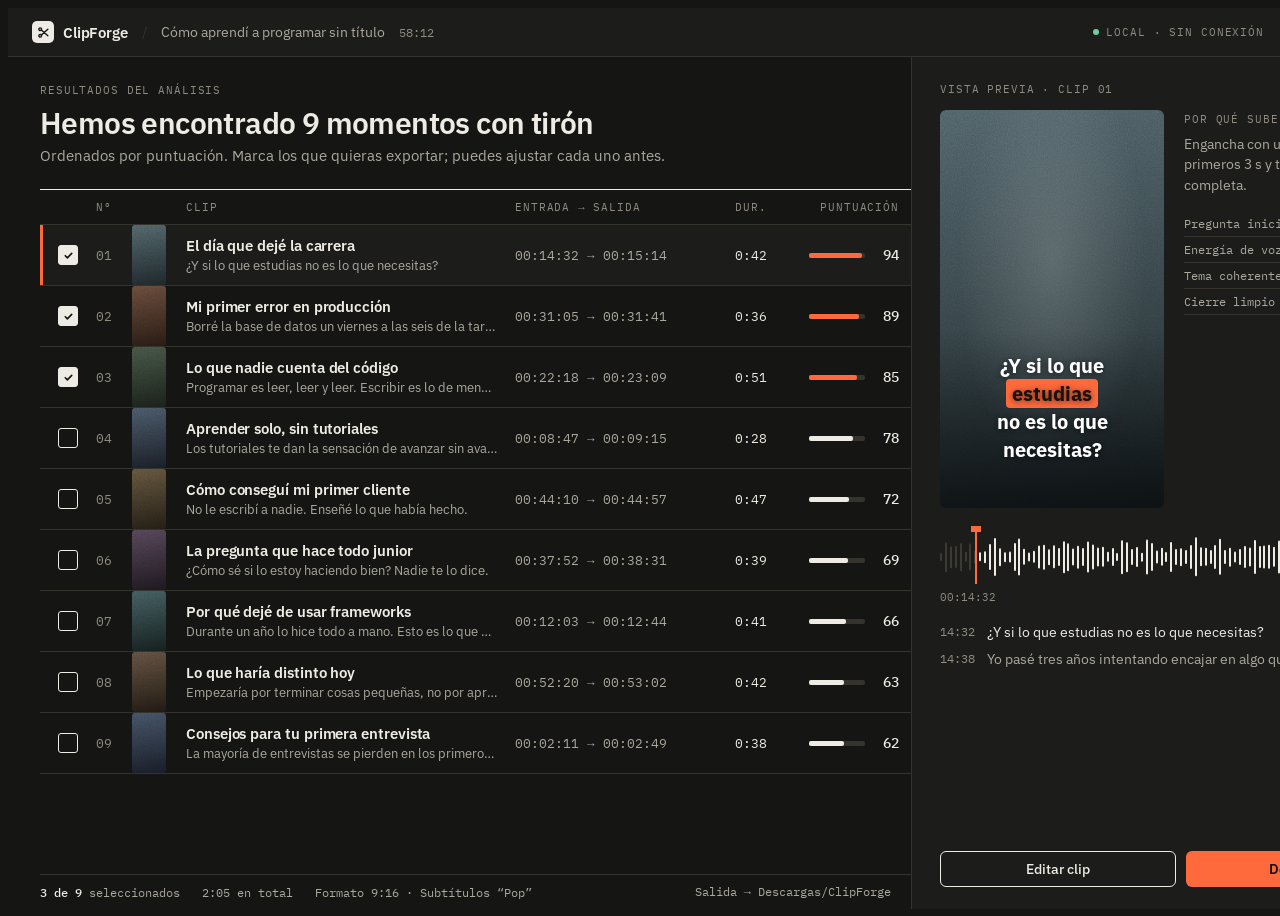
==== design/reference/referencia-resultados-oscuro.html @ 5b1522f3 "feat(design): tokens (light/dark), components, contrast check and Resultados screen Rebuilt from the" ====
<!doctype html><html lang="es"><head><meta charset="utf-8"><link rel="stylesheet" href="fonts.css">
<style>
:root{--bg:#151513;--panel:#1C1C1A;--line:#34332E;--ink:#EDEBE4;--ink2:#ABA89E;--ink3:#8F8C82;--acc:#FF6A3D;--ok:#6FCF9F}
body{width:1440px;height:900px;overflow:hidden;background:var(--bg);color:var(--ink);font-family:'IBM Plex Sans',sans-serif;position:relative;font-size:14px}
.m{font-family:'IBM Plex Mono',monospace;font-variant-numeric:tabular-nums}
.top{height:48px;display:flex;align-items:center;justify-content:space-between;padding:0 24px;border-bottom:1px solid var(--line);background:var(--panel)}
.lab{font-family:'IBM Plex Mono',monospace;font-size:11px;letter-spacing:.08em;text-transform:uppercase;color:var(--ink3)}
.row{display:flex;align-items:center;height:60px;border-bottom:1px solid var(--line);padding:0 12px 0 0;position:relative}
.row.act{background:var(--panel)}
.row.act::before{content:'';position:absolute;left:0;top:0;bottom:0;width:3px;background:var(--acc)}
.cb{width:18px;height:18px;border:1.5px solid var(--ink);border-radius:3px;display:flex;align-items:center;justify-content:center;flex:none}
.cb.on{background:var(--ink)}
.thumb{width:34px;height:60px;position:relative;flex:none;overflow:hidden;border-radius:3px}
.thumb::after{content:'';position:absolute;inset:0;opacity:.5;mix-blend-mode:overlay;background-image:url("data:image/svg+xml;utf8,<svg xmlns='http://www.w3.org/2000/svg' width='120' height='120'><filter id='n'><feTurbulence type='fractalNoise' baseFrequency='.9' numOctaves='2' stitchTiles='stitch'/><feColorMatrix values='0 0 0 0 1 0 0 0 0 1 0 0 0 0 1 0 0 0 .6 0'/></filter><rect width='100%' height='100%' filter='url(%23n)'/></svg>")}
.btn{border-radius:6px;padding:8px 14px;font-size:13.5px;font-weight:500;font-family:inherit}
</style></head><body>
<header class="top">
<div style="display:flex;align-items:center;gap:14px"><div style="display:flex;align-items:center;gap:9px"><div style="width:22px;height:22px;background:var(--ink);border-radius:5px;display:flex;align-items:center;justify-content:center"><svg width="13" height="13" viewBox="0 0 24 24" fill="none" stroke="#151513" stroke-width="2.6" stroke-linecap="round" stroke-linejoin="round"><circle cx="6" cy="6" r="2.5"/><circle cx="6" cy="18" r="2.5"/><path d="M8 7.5L20 18M8 16.5L20 6"/></svg></div><b style="font-weight:600;font-size:15px;letter-spacing:-.01em">ClipForge</b></div>
<span style="color:var(--line)">/</span><span style="color:var(--ink2)">Cómo aprendí a programar sin título</span><span class="m" style="color:var(--ink3);font-size:12px">58:12</span></div>
<div style="display:flex;align-items:center;gap:18px"><span class="lab" style="display:flex;align-items:center;gap:7px"><span style="width:6px;height:6px;border-radius:99px;background:var(--ok)"></span>Local · sin conexión</span>
<button class="btn" style="border:0;background:var(--ink);color:#151513">Renderizar 3 clips</button></div>
</header>
<div style="display:flex;height:852px">
<section style="flex:1;min-width:0;padding:26px 0 0 32px;position:relative">
<div class="lab">Resultados del análisis</div>
<h1 style="margin:6px 0 4px;font-size:30px;font-weight:600;letter-spacing:-.02em">Hemos encontrado 9 momentos con tirón</h1>
<p style="margin:0;color:var(--ink2);font-size:14.5px">Ordenados por puntuación. Marca los que quieras exportar; puedes ajustar cada uno antes.</p>
<div style="margin-top:24px;border-top:1px solid var(--ink)">
<div class="lab" style="display:flex;align-items:center;height:34px;border-bottom:1px solid var(--line);padding-right:12px"><span style="width:56px"></span><span style="width:36px">Nº</span><span style="width:54px"></span><span style="flex:1">Clip</span><span style="width:200px">Entrada → salida</span><span style="width:52px;text-align:right">Dur.</span><span style="width:132px;text-align:right">Puntuación</span></div>
<div id="rows"></div></div>
<div class="m" style="position:absolute;left:32px;right:0;bottom:0;height:34px;display:flex;align-items:center;gap:22px;font-size:12px;color:var(--ink2);border-top:1px solid var(--line)"><span><b style="color:var(--ink);font-weight:500">3 de 9</b> seleccionados</span><span>2:05 en total</span><span>Formato 9:16 · Subtítulos “Pop”</span><span style="margin-left:auto;padding-right:20px">Salida → Descargas/ClipForge</span></div>
</section>
<aside style="width:480px;flex:none;background:var(--panel);border-left:1px solid var(--line);padding:24px 28px 0;position:relative">
<div style="display:flex;justify-content:space-between;align-items:baseline"><span class="lab">Vista previa · Clip 01</span><span class="m" style="font-size:12px;color:var(--ink3)">0:42</span></div>
<div style="display:flex;gap:20px;margin-top:14px">
<div class="thumb" id="pv" style="width:224px;height:398px;border-radius:6px;flex:none;background:linear-gradient(170deg,#4a5b60,#1b2326)">
<div style="position:absolute;inset:0;background:radial-gradient(ellipse at 50% 38%,rgba(255,255,255,.16),transparent 60%);z-index:1"></div>
<div style="position:absolute;left:0;right:0;bottom:0;height:45%;background:linear-gradient(to top,rgba(0,0,0,.55),transparent);z-index:1"></div>
<div style="position:absolute;z-index:2;left:14px;right:14px;bottom:44px;text-align:center;font-weight:700;font-size:20px;line-height:1.4;color:#fff;text-shadow:0 1px 6px rgba(0,0,0,.6)">¿Y si lo que <span style="background:var(--acc);color:#17120F;padding:1px 6px;border-radius:4px">estudias</span><br>no es lo que necesitas?</div></div>
<div style="padding-top:2px"><div class="lab" style="margin-bottom:8px">Por qué sube</div>
<div style="font-size:13.5px;line-height:1.5;color:var(--ink2)">Engancha con una pregunta en los primeros 3 s y termina con una idea completa.</div>
<div class="m" style="margin-top:16px;font-size:12px;color:var(--ink2)"><div style="display:flex;justify-content:space-between;padding:5px 0;border-bottom:1px solid var(--line)"><span>Pregunta inicial</span><b style="color:var(--ink);font-weight:500">+18</b></div><div style="display:flex;justify-content:space-between;padding:5px 0;border-bottom:1px solid var(--line)"><span>Energía de voz</span><b style="color:var(--ink);font-weight:500">+14</b></div><div style="display:flex;justify-content:space-between;padding:5px 0;border-bottom:1px solid var(--line)"><span>Tema coherente</span><b style="color:var(--ink);font-weight:500">+12</b></div><div style="display:flex;justify-content:space-between;padding:5px 0;border-bottom:1px solid var(--line)"><span>Cierre limpio</span><b style="color:var(--ink);font-weight:500">+9</b></div></div></div>
</div>
<div id="wf" style="margin-top:22px;height:54px;position:relative"></div>
<div class="m" style="display:flex;justify-content:space-between;font-size:11px;color:var(--ink3);margin-top:6px"><span>00:14:32</span><span>00:15:14</span></div>
<div style="margin-top:18px;font-size:13.5px;line-height:1.55">
<div style="display:flex;gap:12px"><span class="m" style="color:var(--ink3);font-size:12px;padding-top:1px">14:32</span><span>¿Y si lo que estudias no es lo que necesitas?</span></div>
<div style="display:flex;gap:12px;margin-top:6px"><span class="m" style="color:var(--ink3);font-size:12px;padding-top:1px">14:38</span><span style="color:var(--ink2)">Yo pasé tres años intentando encajar en algo que…</span></div></div>
<div style="position:absolute;left:28px;right:28px;bottom:22px;display:flex;gap:10px"><button class="btn" style="flex:1;border:1px solid var(--ink);background:transparent;color:var(--ink)">Editar clip</button><button class="btn" style="flex:1;border:0;background:var(--acc);color:#17120F;font-weight:600">Descargar</button></div>
</aside></div>
<script>
const T=[['El día que dejé la carrera','¿Y si lo que estudias no es lo que necesitas?','00:14:32','00:15:14','0:42',94,1,'#4a5b60,#1b2326'],
['Mi primer error en producción','Borré la base de datos un viernes a las seis de la tarde.','00:31:05','00:31:41','0:36',89,1,'#5e4435,#241812'],
['Lo que nadie cuenta del código','Programar es leer, leer y leer. Escribir es lo de menos.','00:22:18','00:23:09','0:51',85,1,'#3f4d3f,#171d17'],
['Aprender solo, sin tutoriales','Los tutoriales te dan la sensación de avanzar sin avanzar.','00:08:47','00:09:15','0:28',78,0,'#43505e,#161b22'],
['Cómo conseguí mi primer cliente','No le escribí a nadie. Enseñé lo que había hecho.','00:44:10','00:44:57','0:47',72,0,'#5a4d38,#1f1a12'],
['La pregunta que hace todo junior','¿Cómo sé si lo estoy haciendo bien? Nadie te lo dice.','00:37:52','00:38:31','0:39',69,0,'#4d3f4f,#1a151b'],
['Por qué dejé de usar frameworks','Durante un año lo hice todo a mano. Esto es lo que cambió.','00:12:03','00:12:44','0:41',66,0,'#3d5456,#131c1c'],
['Lo que haría distinto hoy','Empezaría por terminar cosas pequeñas, no por aprender más.','00:52:20','00:53:02','0:42',63,0,'#58493b,#1d1710'],
['Consejos para tu primera entrevista','La mayoría de entrevistas se pierden en los primeros cinco minutos.','00:02:11','00:02:49','0:38',62,0,'#3e4a5c,#151a22']];
document.getElementById('rows').innerHTML=T.map((r,i)=>`<div class="row ${i==0?'act':''}">
<div style="width:56px;display:flex;justify-content:center"><div class="cb ${r[6]?'on':''}">${r[6]?'<svg width="11" height="11" viewBox="0 0 24 24" fill="none" stroke="#151513" stroke-width="3.6" stroke-linecap="round" stroke-linejoin="round"><path d="M5 12.5l4.5 4.5L19 7.5"/></svg>':''}</div></div>
<div class="m" style="width:36px;color:var(--ink3);font-size:12.5px">${String(i+1).padStart(2,'0')}</div>
<div class="thumb" style="background:linear-gradient(170deg,${r[7]})"></div><div style="width:20px"></div>
<div style="flex:1;min-width:0;padding-right:18px"><div style="font-weight:600;font-size:15px;letter-spacing:-.005em">${r[0]}</div><div style="color:var(--ink2);font-size:13px;margin-top:2px;white-space:nowrap;overflow:hidden;text-overflow:ellipsis">${r[1]}</div></div>
<div class="m" style="width:200px;font-size:12.5px;color:var(--ink2)">${r[2]} → ${r[3]}</div>
<div class="m" style="width:52px;text-align:right;font-size:12.5px">${r[4]}</div>
<div style="width:132px;display:flex;align-items:center;justify-content:flex-end;gap:10px"><div style="width:56px;height:5px;background:#34332E;border-radius:2px"><div style="width:${r[5]}%;height:5px;border-radius:2px;background:${r[5]>=85?'var(--acc)':'var(--ink)'}"></div></div><span class="m" style="width:24px;text-align:right;font-weight:500;font-size:14px">${r[5]}</span></div>
</div>`).join('');
let w='';for(let i=0;i<86;i++){const h=8+Math.abs(Math.sin(i*.7)*18+Math.sin(i*1.9)*10+Math.sin(i*.23)*6);const inside=i>=8&&i<=72;w+=`<div style="position:absolute;left:${i*4.9}px;bottom:50%;transform:translateY(50%);width:2px;height:${h}px;border-radius:1px;background:${inside?'#EDEBE4':'#3B3A35'}"></div>`}
document.getElementById('wf').innerHTML=w+`<div style="position:absolute;left:${8*4.9-4}px;top:0;bottom:0;width:2px;background:var(--acc)"></div><div style="position:absolute;left:${72*4.9+2}px;top:0;bottom:0;width:2px;background:var(--acc)"></div><div style="position:absolute;left:${8*4.9-8}px;top:-4px;width:10px;height:6px;background:var(--acc)"></div><div style="position:absolute;left:${72*4.9-2}px;top:-4px;width:10px;height:6px;background:var(--acc)"></div>`;
</script></body></html>
---- design/reference/fonts.css ----
/* IBM Plex (SIL OFL 1.1), vendored from @fontsource 5.3.0 — see THIRD_PARTY_LICENSES.md */
@font-face { font-family: "IBM Plex Sans"; font-style: normal; font-weight: 400; font-display: swap; src: url("../fonts/ibm-plex-sans-latin-400-normal.woff2") format("woff2"); unicode-range: U+0000-00FF, U+0131, U+0152-0153, U+02BB-02BC, U+02C6, U+02DA, U+02DC, U+0304, U+0308, U+0329, U+2000-206F, U+20AC, U+2122, U+2191, U+2193, U+2212, U+2215, U+FEFF, U+FFFD; }
@font-face { font-family: "IBM Plex Sans"; font-style: normal; font-weight: 400; font-display: swap; src: url("../fonts/ibm-plex-sans-latin-ext-400-normal.woff2") format("woff2"); unicode-range: U+0100-02BA, U+02BD-02C5, U+02C7-02CC, U+02CE-02D7, U+02DD-02FF, U+0304, U+0308, U+0329, U+1D00-1DBF, U+1E00-1E9F, U+1EF2-1EFF, U+2020, U+20A0-20AB, U+20AD-20C0, U+2113, U+2C60-2C7F, U+A720-A7FF; }
@font-face { font-family: "IBM Plex Sans"; font-style: normal; font-weight: 500; font-display: swap; src: url("../fonts/ibm-plex-sans-latin-500-normal.woff2") format("woff2"); unicode-range: U+0000-00FF, U+0131, U+0152-0153, U+02BB-02BC, U+02C6, U+02DA, U+02DC, U+0304, U+0308, U+0329, U+2000-206F, U+20AC, U+2122, U+2191, U+2193, U+2212, U+2215, U+FEFF, U+FFFD; }
@font-face { font-family: "IBM Plex Sans"; font-style: normal; font-weight: 500; font-display: swap; src: url("../fonts/ibm-plex-sans-latin-ext-500-normal.woff2") format("woff2"); unicode-range: U+0100-02BA, U+02BD-02C5, U+02C7-02CC, U+02CE-02D7, U+02DD-02FF, U+0304, U+0308, U+0329, U+1D00-1DBF, U+1E00-1E9F, U+1EF2-1EFF, U+2020, U+20A0-20AB, U+20AD-20C0, U+2113, U+2C60-2C7F, U+A720-A7FF; }
@font-face { font-family: "IBM Plex Sans"; font-style: normal; font-weight: 600; font-display: swap; src: url("../fonts/ibm-plex-sans-latin-600-normal.woff2") format("woff2"); unicode-range: U+0000-00FF, U+0131, U+0152-0153, U+02BB-02BC, U+02C6, U+02DA, U+02DC, U+0304, U+0308, U+0329, U+2000-206F, U+20AC, U+2122, U+2191, U+2193, U+2212, U+2215, U+FEFF, U+FFFD; }
@font-face { font-family: "IBM Plex Sans"; font-style: normal; font-weight: 600; font-display: swap; src: url("../fonts/ibm-plex-sans-latin-ext-600-normal.woff2") format("woff2"); unicode-range: U+0100-02BA, U+02BD-02C5, U+02C7-02CC, U+02CE-02D7, U+02DD-02FF, U+0304, U+0308, U+0329, U+1D00-1DBF, U+1E00-1E9F, U+1EF2-1EFF, U+2020, U+20A0-20AB, U+20AD-20C0, U+2113, U+2C60-2C7F, U+A720-A7FF; }
@font-face { font-family: "IBM Plex Sans"; font-style: normal; font-weight: 700; font-display: swap; src: url("../fonts/ibm-plex-sans-latin-700-normal.woff2") format("woff2"); unicode-range: U+0000-00FF, U+0131, U+0152-0153, U+02BB-02BC, U+02C6, U+02DA, U+02DC, U+0304, U+0308, U+0329, U+2000-206F, U+20AC, U+2122, U+2191, U+2193, U+2212, U+2215, U+FEFF, U+FFFD; }
@font-face { font-family: "IBM Plex Sans"; font-style: normal; font-weight: 700; font-display: swap; src: url("../fonts/ibm-plex-sans-latin-ext-700-normal.woff2") format("woff2"); unicode-range: U+0100-02BA, U+02BD-02C5, U+02C7-02CC, U+02CE-02D7, U+02DD-02FF, U+0304, U+0308, U+0329, U+1D00-1DBF, U+1E00-1E9F, U+1EF2-1EFF, U+2020, U+20A0-20AB, U+20AD-20C0, U+2113, U+2C60-2C7F, U+A720-A7FF; }
@font-face { font-family: "IBM Plex Mono"; font-style: normal; font-weight: 400; font-display: swap; src: url("../fonts/ibm-plex-mono-latin-400-normal.woff2") format("woff2"); unicode-range: U+0000-00FF, U+0131, U+0152-0153, U+02BB-02BC, U+02C6, U+02DA, U+02DC, U+0304, U+0308, U+0329, U+2000-206F, U+20AC, U+2122, U+2191, U+2193, U+2212, U+2215, U+FEFF, U+FFFD; }
@font-face { font-family: "IBM Plex Mono"; font-style: normal; font-weight: 400; font-display: swap; src: url("../fonts/ibm-plex-mono-latin-ext-400-normal.woff2") format("woff2"); unicode-range: U+0100-02BA, U+02BD-02C5, U+02C7-02CC, U+02CE-02D7, U+02DD-02FF, U+0304, U+0308, U+0329, U+1D00-1DBF, U+1E00-1E9F, U+1EF2-1EFF, U+2020, U+20A0-20AB, U+20AD-20C0, U+2113, U+2C60-2C7F, U+A720-A7FF; }
@font-face { font-family: "IBM Plex Mono"; font-style: normal; font-weight: 500; font-display: swap; src: url("../fonts/ibm-plex-mono-latin-500-normal.woff2") format("woff2"); unicode-range: U+0000-00FF, U+0131, U+0152-0153, U+02BB-02BC, U+02C6, U+02DA, U+02DC, U+0304, U+0308, U+0329, U+2000-206F, U+20AC, U+2122, U+2191, U+2193, U+2212, U+2215, U+FEFF, U+FFFD; }
@font-face { font-family: "IBM Plex Mono"; font-style: normal; font-weight: 500; font-display: swap; src: url("../fonts/ibm-plex-mono-latin-ext-500-normal.woff2") format("woff2"); unicode-range: U+0100-02BA, U+02BD-02C5, U+02C7-02CC, U+02CE-02D7, U+02DD-02FF, U+0304, U+0308, U+0329, U+1D00-1DBF, U+1E00-1E9F, U+1EF2-1EFF, U+2020, U+20A0-20AB, U+20AD-20C0, U+2113, U+2C60-2C7F, U+A720-A7FF; }
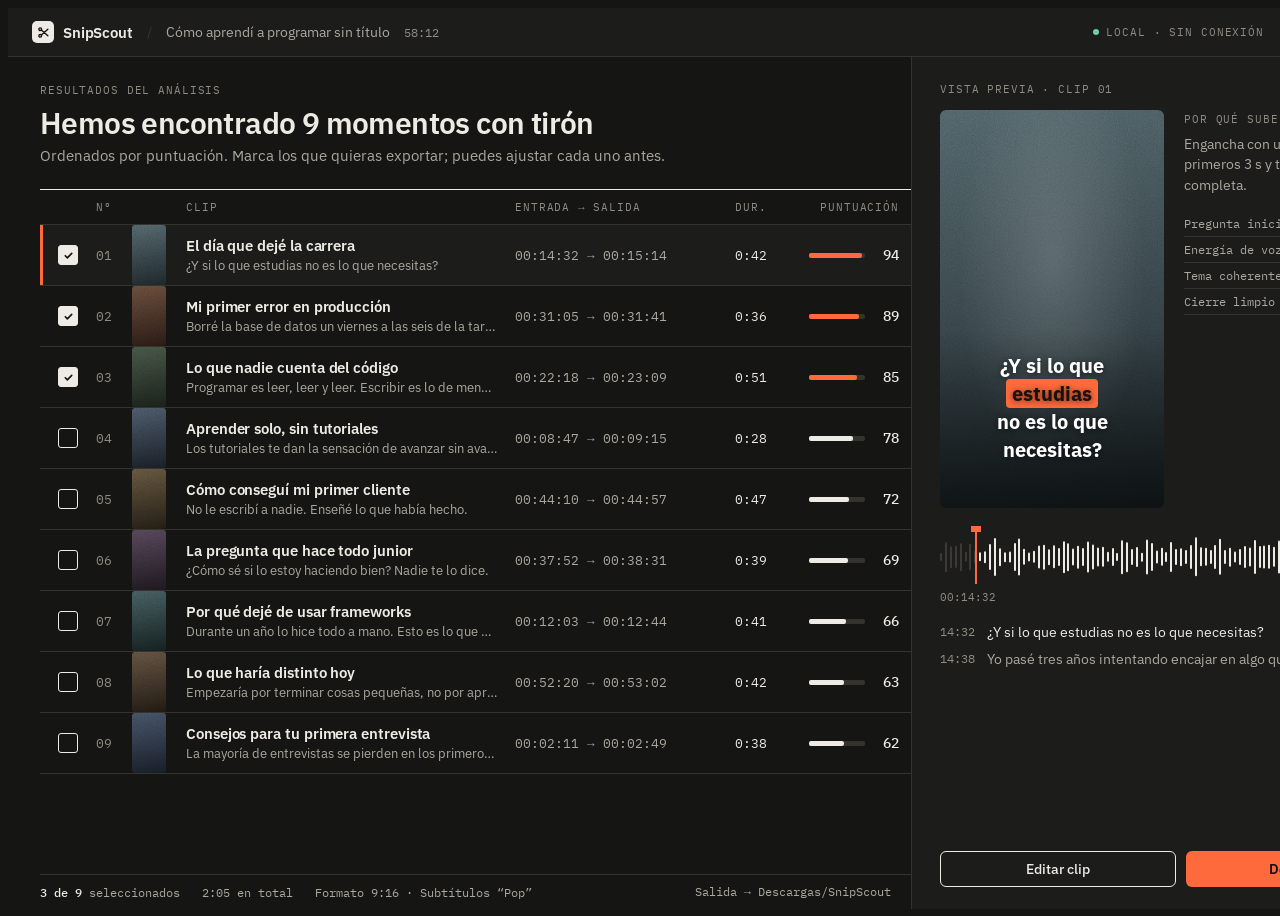
==== commit 11a34109: "chore: rename project to SnipScout Package, CLI, environment variables, data folders, UI copy and do" ====
--- a/design/reference/referencia-resultados-oscuro.html
+++ b/design/reference/referencia-resultados-oscuro.html
@@ -15,7 +15,7 @@
 .btn{border-radius:6px;padding:8px 14px;font-size:13.5px;font-weight:500;font-family:inherit}
 </style></head><body>
 <header class="top">
-<div style="display:flex;align-items:center;gap:14px"><div style="display:flex;align-items:center;gap:9px"><div style="width:22px;height:22px;background:var(--ink);border-radius:5px;display:flex;align-items:center;justify-content:center"><svg width="13" height="13" viewBox="0 0 24 24" fill="none" stroke="#151513" stroke-width="2.6" stroke-linecap="round" stroke-linejoin="round"><circle cx="6" cy="6" r="2.5"/><circle cx="6" cy="18" r="2.5"/><path d="M8 7.5L20 18M8 16.5L20 6"/></svg></div><b style="font-weight:600;font-size:15px;letter-spacing:-.01em">ClipForge</b></div>
+<div style="display:flex;align-items:center;gap:14px"><div style="display:flex;align-items:center;gap:9px"><div style="width:22px;height:22px;background:var(--ink);border-radius:5px;display:flex;align-items:center;justify-content:center"><svg width="13" height="13" viewBox="0 0 24 24" fill="none" stroke="#151513" stroke-width="2.6" stroke-linecap="round" stroke-linejoin="round"><circle cx="6" cy="6" r="2.5"/><circle cx="6" cy="18" r="2.5"/><path d="M8 7.5L20 18M8 16.5L20 6"/></svg></div><b style="font-weight:600;font-size:15px;letter-spacing:-.01em">SnipScout</b></div>
 <span style="color:var(--line)">/</span><span style="color:var(--ink2)">Cómo aprendí a programar sin título</span><span class="m" style="color:var(--ink3);font-size:12px">58:12</span></div>
 <div style="display:flex;align-items:center;gap:18px"><span class="lab" style="display:flex;align-items:center;gap:7px"><span style="width:6px;height:6px;border-radius:99px;background:var(--ok)"></span>Local · sin conexión</span>
 <button class="btn" style="border:0;background:var(--ink);color:#151513">Renderizar 3 clips</button></div>
@@ -28,7 +28,7 @@
 <div style="margin-top:24px;border-top:1px solid var(--ink)">
 <div class="lab" style="display:flex;align-items:center;height:34px;border-bottom:1px solid var(--line);padding-right:12px"><span style="width:56px"></span><span style="width:36px">Nº</span><span style="width:54px"></span><span style="flex:1">Clip</span><span style="width:200px">Entrada → salida</span><span style="width:52px;text-align:right">Dur.</span><span style="width:132px;text-align:right">Puntuación</span></div>
 <div id="rows"></div></div>
-<div class="m" style="position:absolute;left:32px;right:0;bottom:0;height:34px;display:flex;align-items:center;gap:22px;font-size:12px;color:var(--ink2);border-top:1px solid var(--line)"><span><b style="color:var(--ink);font-weight:500">3 de 9</b> seleccionados</span><span>2:05 en total</span><span>Formato 9:16 · Subtítulos “Pop”</span><span style="margin-left:auto;padding-right:20px">Salida → Descargas/ClipForge</span></div>
+<div class="m" style="position:absolute;left:32px;right:0;bottom:0;height:34px;display:flex;align-items:center;gap:22px;font-size:12px;color:var(--ink2);border-top:1px solid var(--line)"><span><b style="color:var(--ink);font-weight:500">3 de 9</b> seleccionados</span><span>2:05 en total</span><span>Formato 9:16 · Subtítulos “Pop”</span><span style="margin-left:auto;padding-right:20px">Salida → Descargas/SnipScout</span></div>
 </section>
 <aside style="width:480px;flex:none;background:var(--panel);border-left:1px solid var(--line);padding:24px 28px 0;position:relative">
 <div style="display:flex;justify-content:space-between;align-items:baseline"><span class="lab">Vista previa · Clip 01</span><span class="m" style="font-size:12px;color:var(--ink3)">0:42</span></div>
